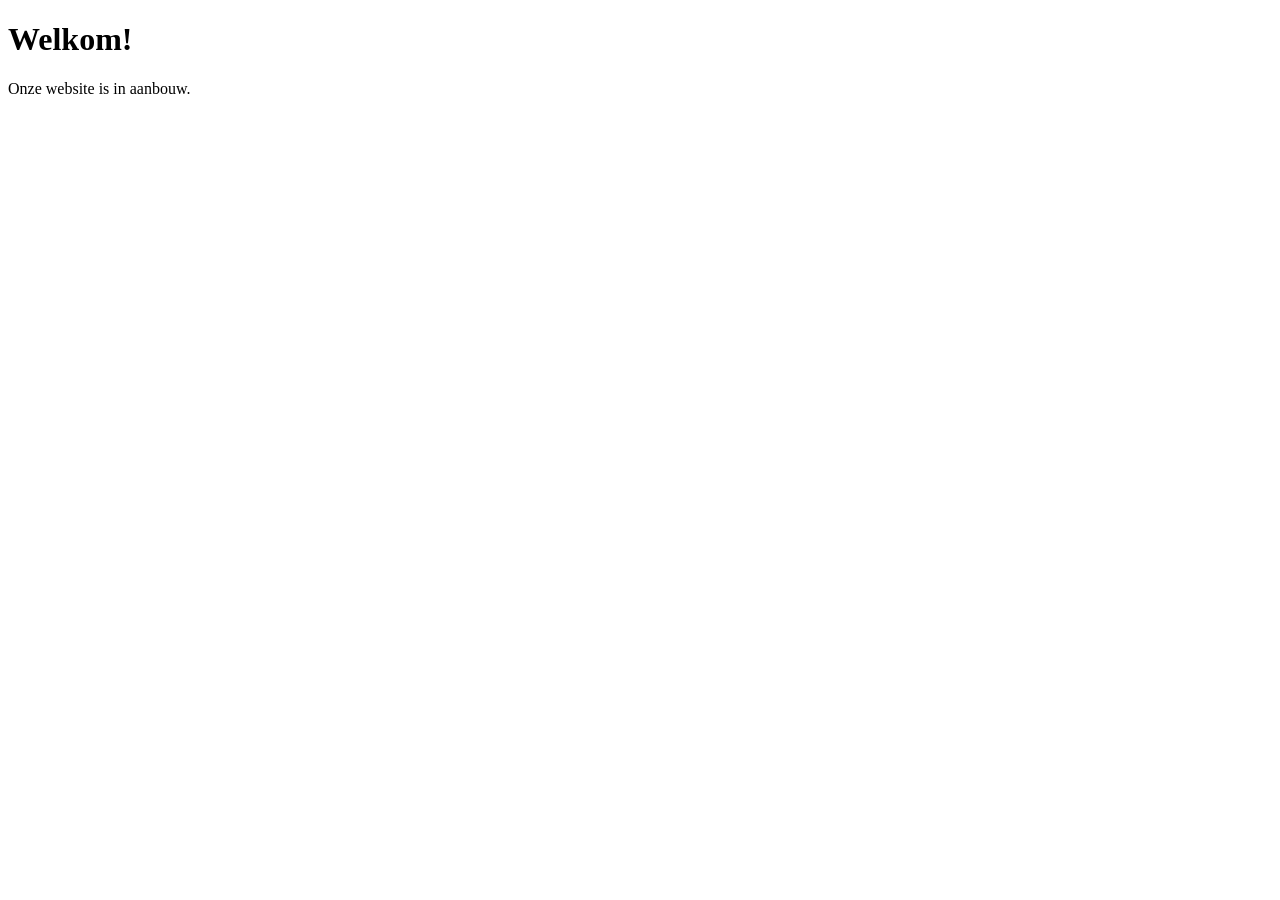
==== index.html @ 0cf11b87 "Add files via upload" ====
<!DOCTYPE html>
<html lang="nl">
<head>
    <meta charset="UTF-8">
    <meta name="viewport" content="width=device-width, initial-scale=1.0">
    <title>Kustzin</title>
</head>
<body>
    <h1>Welkom!</h1>
    <p>Onze website is in aanbouw.</p>
</body>
</html>
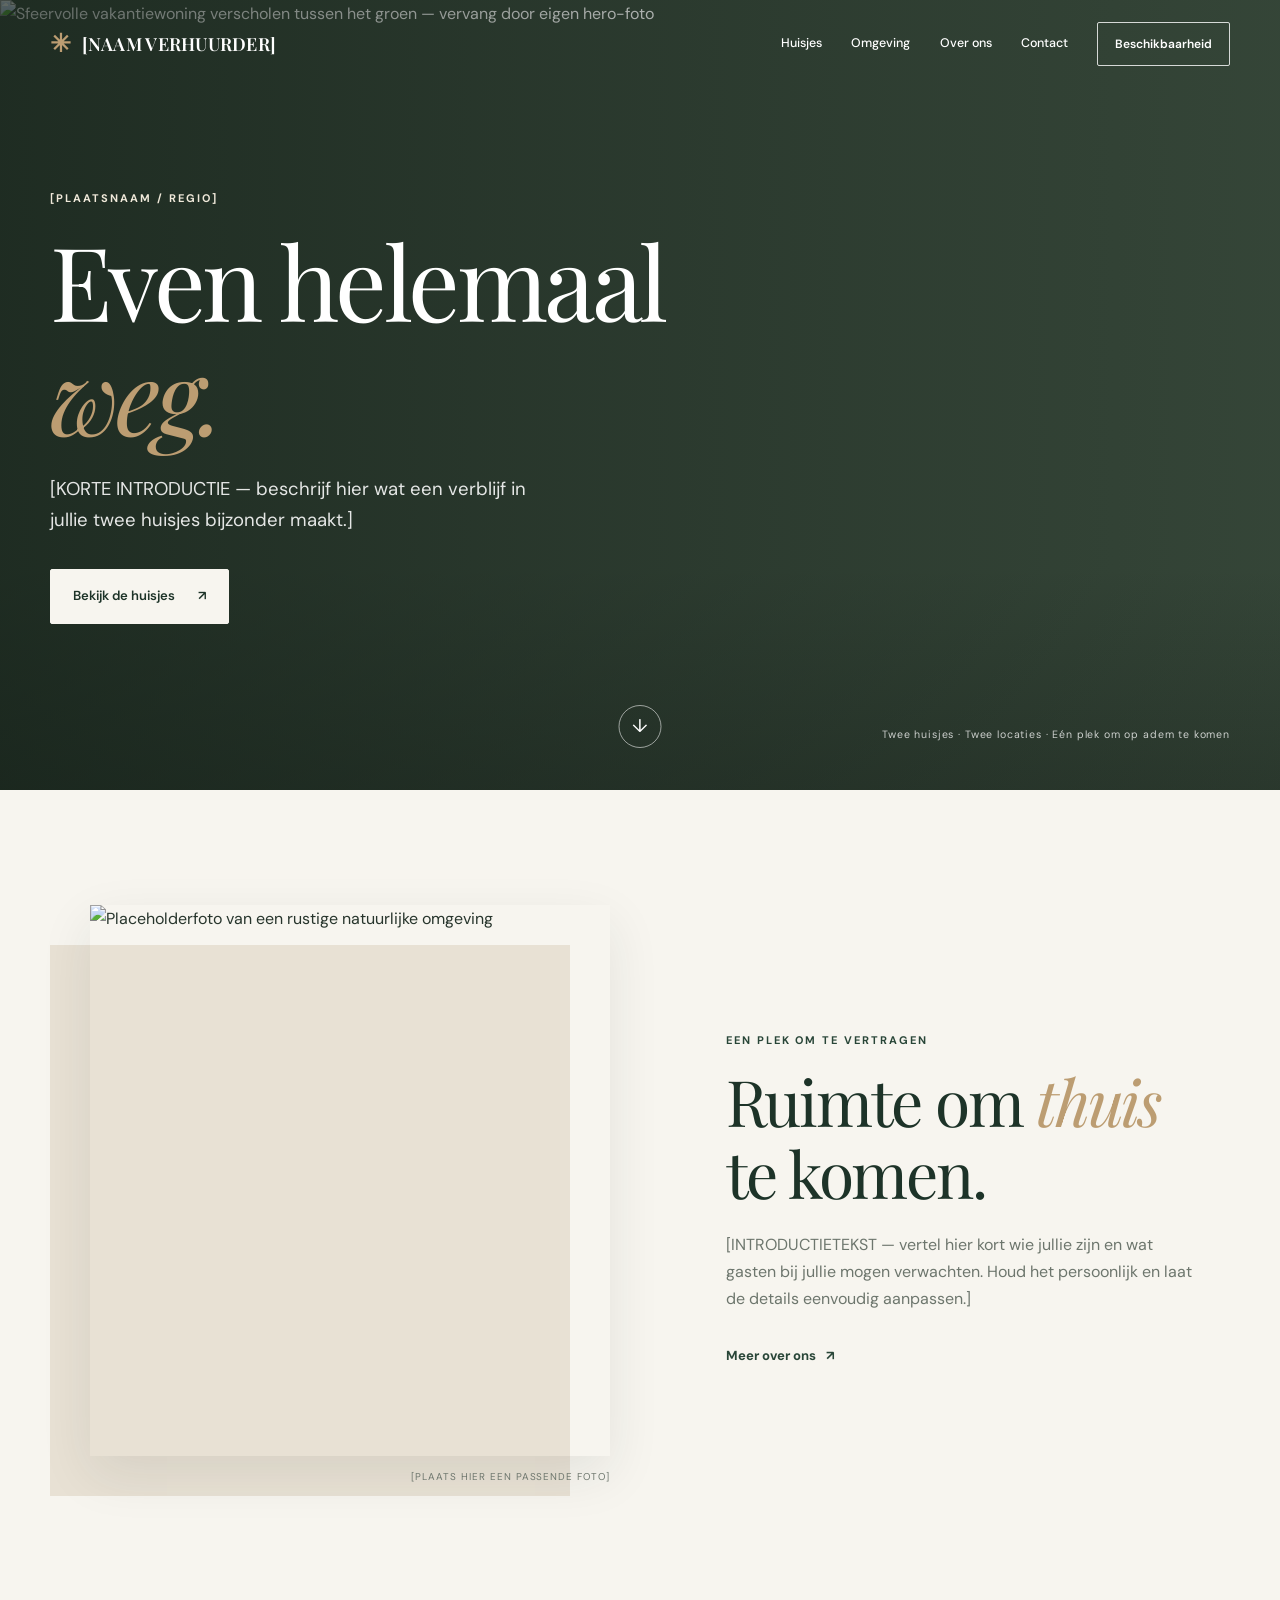
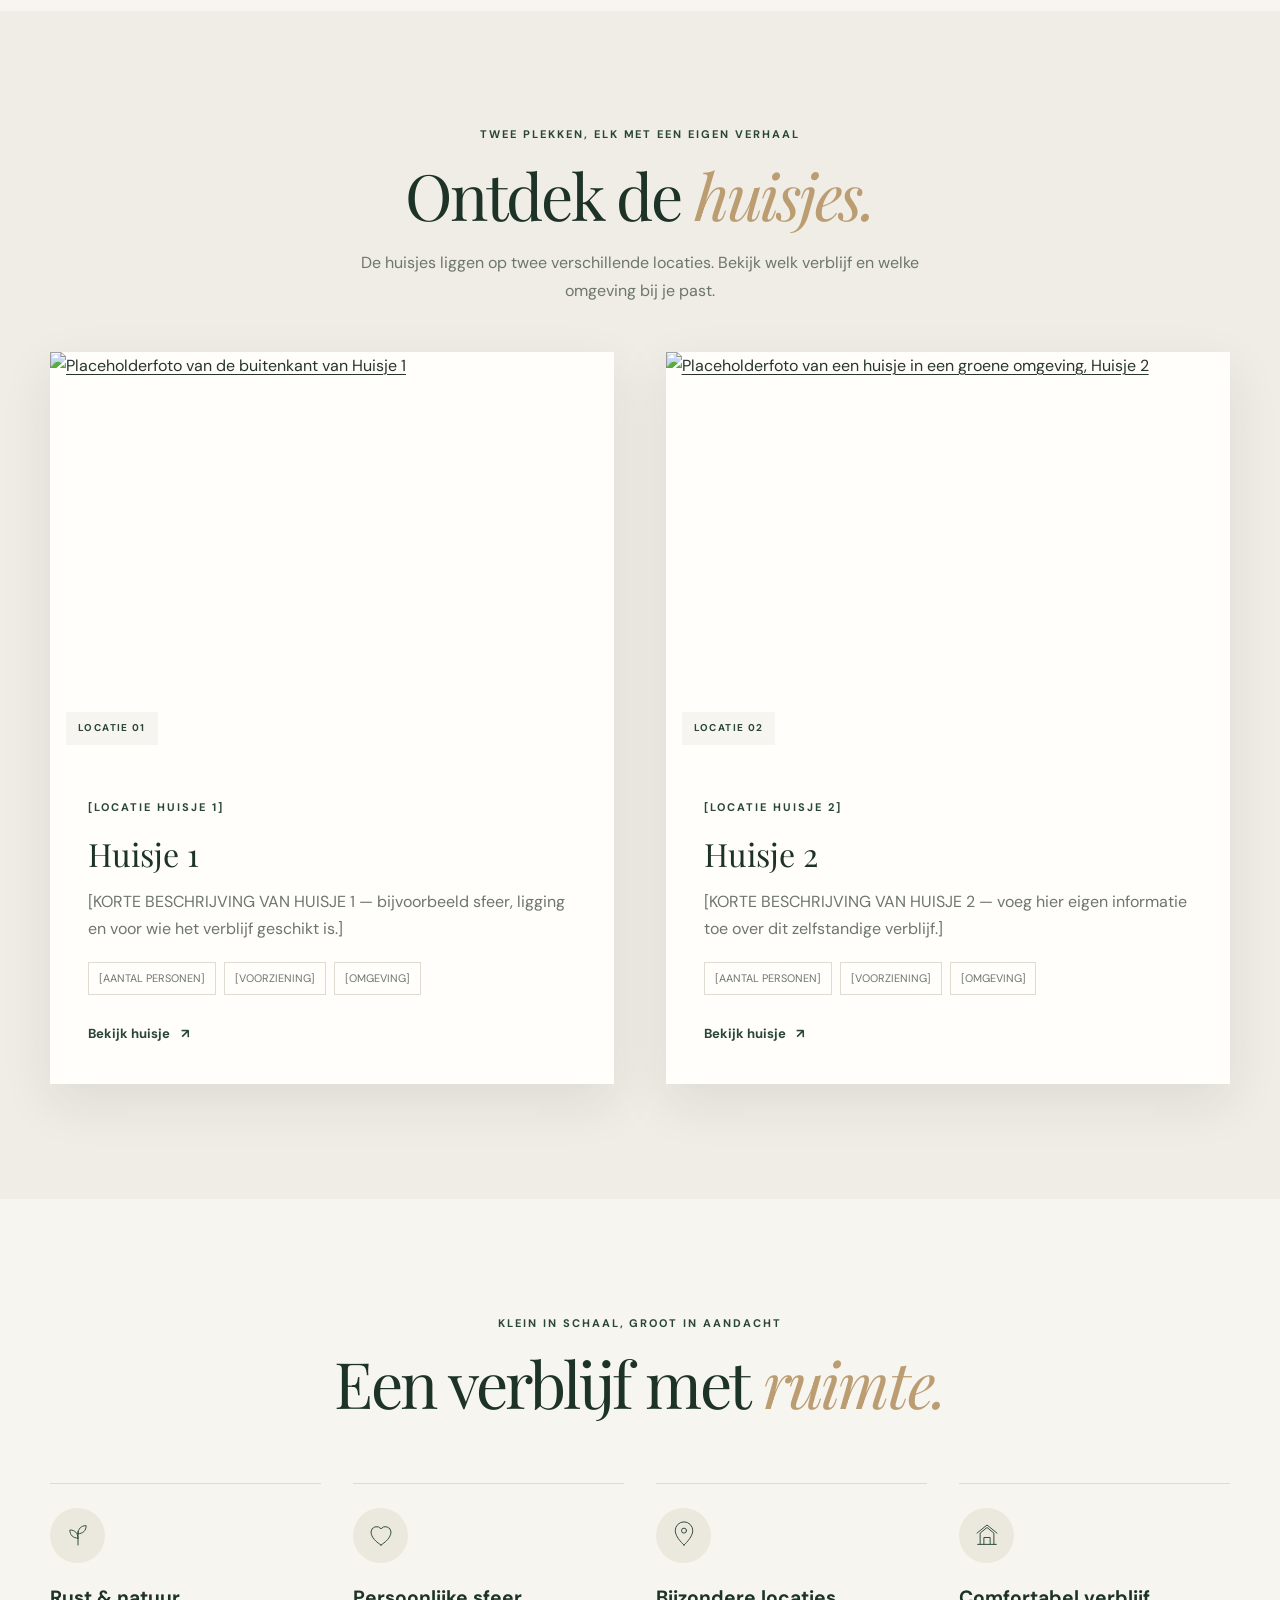
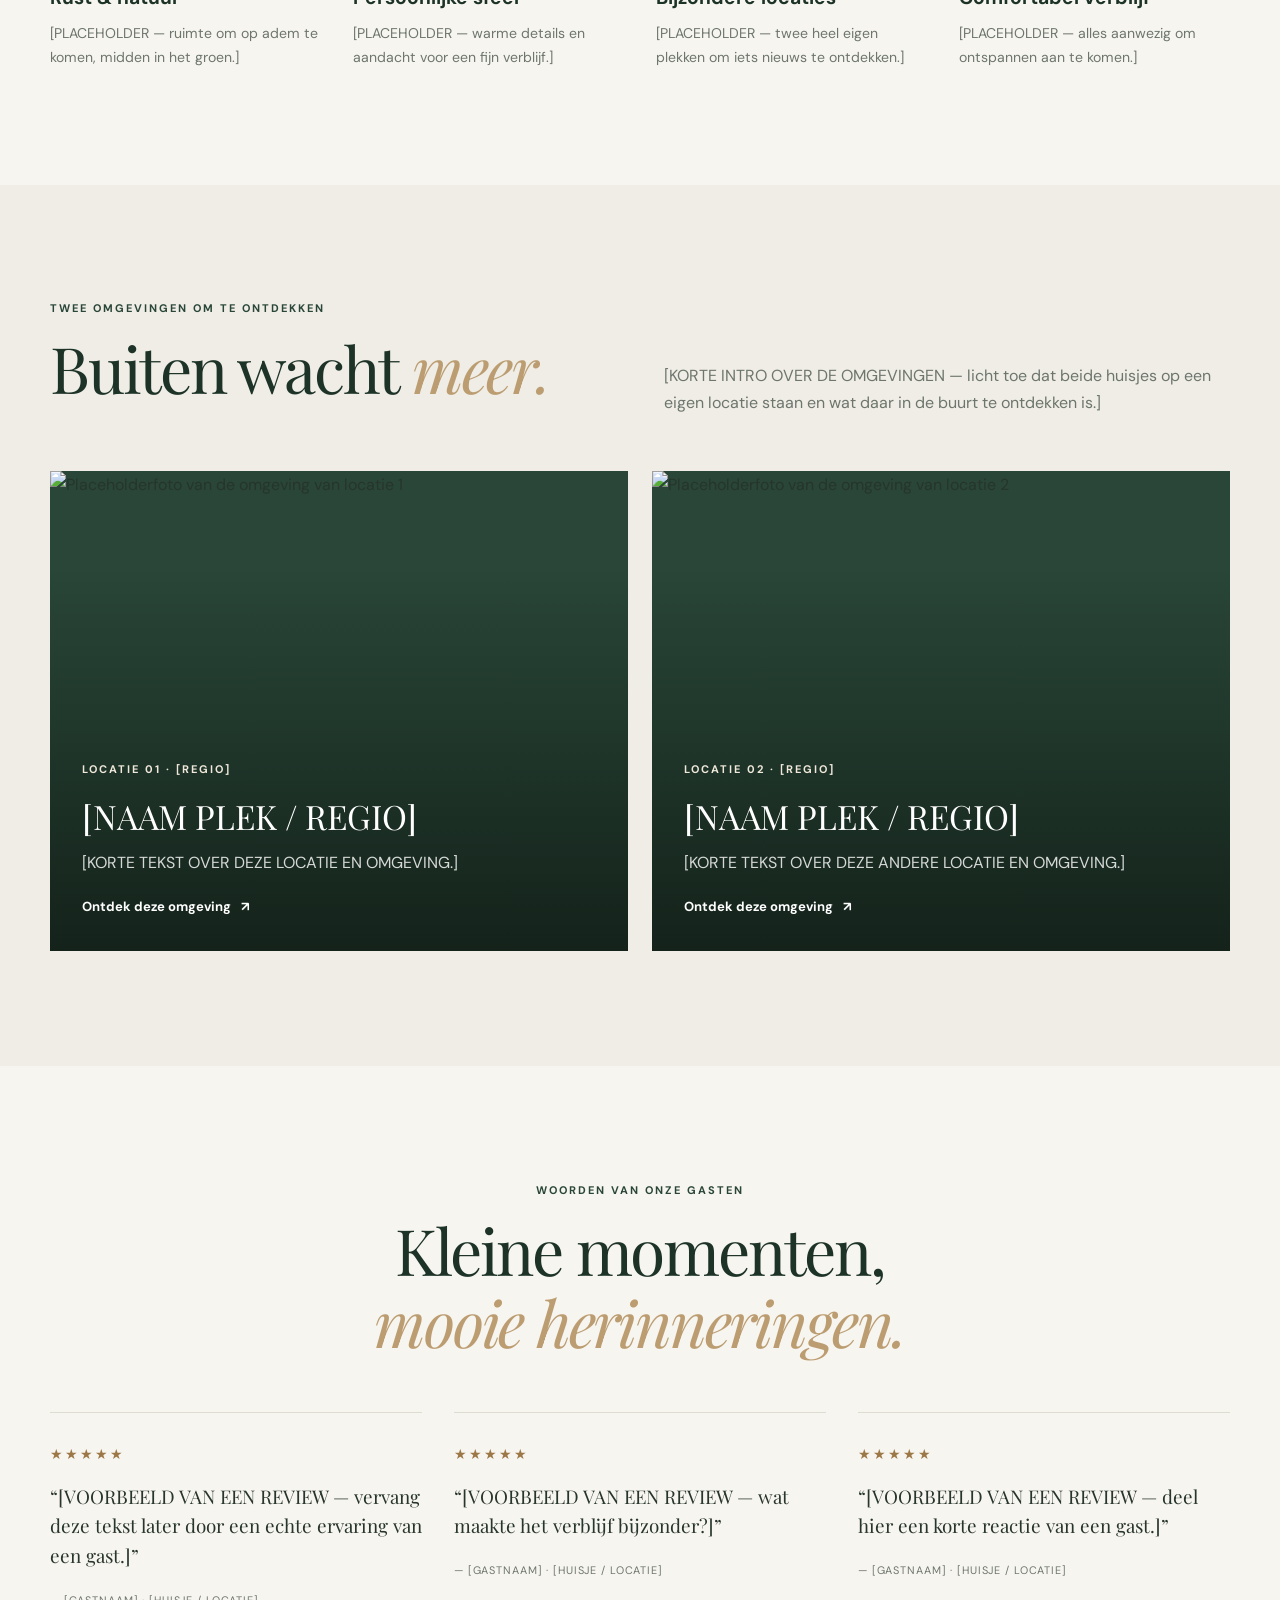
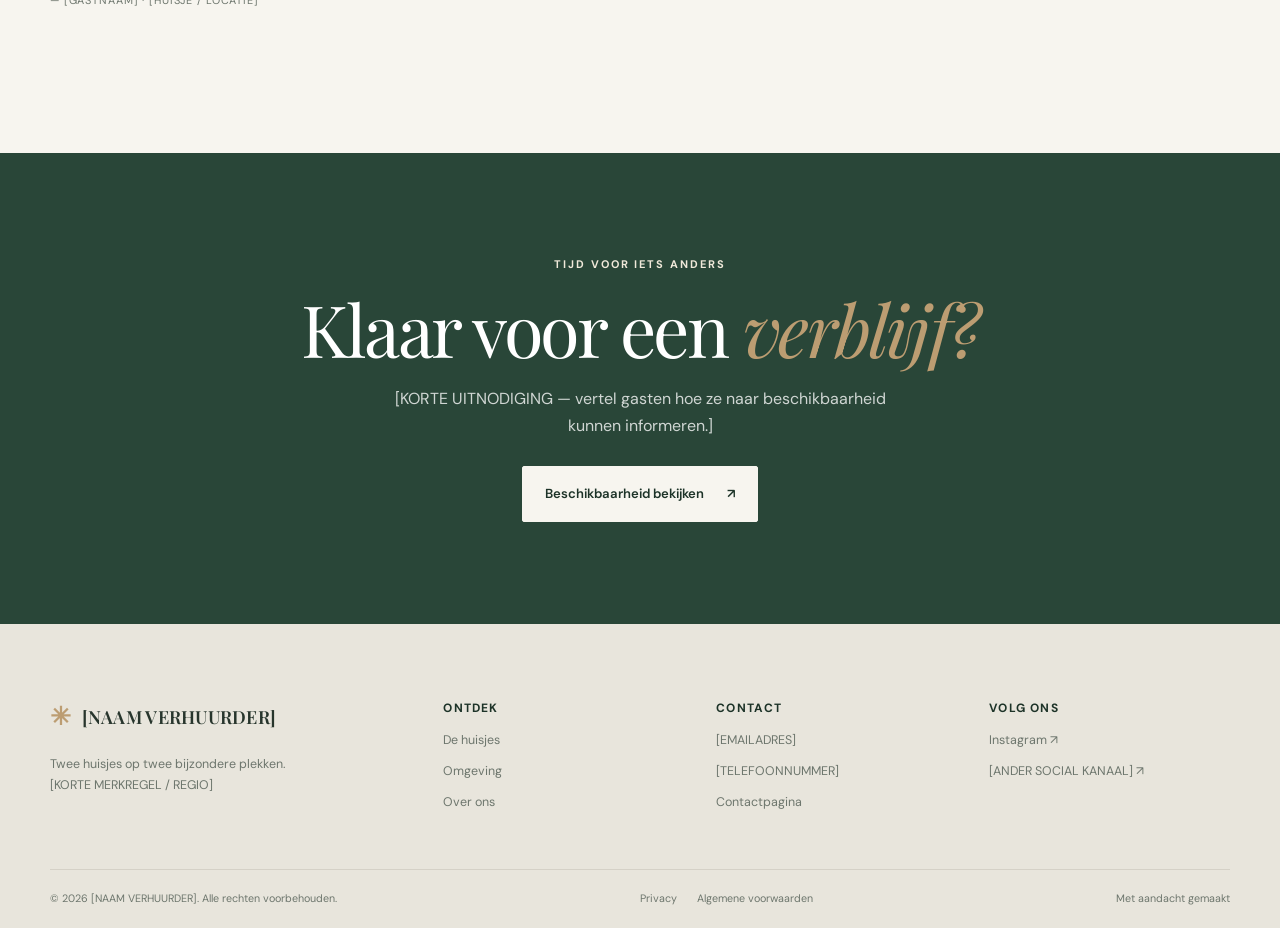
==== commit 7be2493f: "voeg vakantiehuiswebsite toe" ====
--- a/index.html
+++ b/index.html
@@ -1,12 +1,140 @@
-<!DOCTYPE html>
+<!doctype html>
 <html lang="nl">
 <head>
-    <meta charset="UTF-8">
-    <meta name="viewport" content="width=device-width, initial-scale=1.0">
-    <title>Kustzin</title>
+  <meta charset="utf-8">
+  <meta name="viewport" content="width=device-width, initial-scale=1">
+  <meta name="description" content="Ontdek twee bijzondere vakantiehuisjes op twee verschillende locaties. Rust, natuur en een comfortabel verblijf — [KORTE BESCHRIJVING].">
+  <meta name="theme-color" content="#f7f5ef">
+  <meta property="og:type" content="website">
+  <meta property="og:locale" content="nl_NL">
+  <meta property="og:title" content="Twee bijzondere huisjes | [NAAM VERHUURDER]">
+  <meta property="og:description" content="Twee huisjes, twee bijzondere plekken. Vind jouw verblijf in de natuur.">
+  <meta property="og:image" content="https://voorbeeld.nl/images/og-afbeelding.jpg">
+  <title>Twee bijzondere huisjes | [NAAM VERHUURDER]</title>
+  <link rel="preconnect" href="https://fonts.googleapis.com">
+  <link rel="preconnect" href="https://fonts.gstatic.com" crossorigin>
+  <link href="https://fonts.googleapis.com/css2?family=DM+Sans:wght@400;500;600;700&family=Playfair+Display:wght@400;500;600&display=swap" rel="stylesheet">
+  <link rel="stylesheet" href="css/style.css">
+  <script src="js/script.js" defer></script>
 </head>
 <body>
-    <h1>Welkom!</h1>
-    <p>Onze website is in aanbouw.</p>
+  <a class="skip-link" href="#main-content">Ga naar de inhoud</a>
+  <header class="site-header site-header--overlay" data-header>
+    <div class="container header-inner">
+      <a class="brand" href="index.html" aria-label="[NAAM VERHUURDER] — homepage"><span class="brand-mark" aria-hidden="true">✳</span><span>[NAAM VERHUURDER]</span></a>
+      <button class="menu-toggle" type="button" aria-expanded="false" aria-controls="primary-navigation" aria-label="Menu openen"><span></span><span></span></button>
+      <nav class="primary-navigation" id="primary-navigation" aria-label="Hoofdnavigatie">
+        <a href="#huisjes">Huisjes</a><a href="#omgeving">Omgeving</a><a href="#over-ons">Over ons</a><a href="contact.html">Contact</a><a class="button button--small button--light" href="contact.html#contactgegevens">Beschikbaarheid</a>
+      </nav>
+    </div>
+  </header>
+
+  <main id="main-content">
+    <section class="hero hero--home" aria-labelledby="hero-title">
+      <img class="hero-image" src="https://images.unsplash.com/photo-1449158743715-0a90ebb6d2d8?auto=format&fit=crop&w=2200&q=85" alt="Sfeervolle vakantiewoning verscholen tussen het groen — vervang door eigen hero-foto">
+      <div class="hero-shade"></div>
+      <div class="container hero-content">
+        <p class="eyebrow eyebrow--light">[PLAATSNAAM / REGIO]</p>
+        <h1 id="hero-title">Even helemaal<br><em>weg.</em></h1>
+        <p class="hero-copy">[KORTE INTRODUCTIE — beschrijf hier wat een verblijf in jullie twee huisjes bijzonder maakt.]</p>
+        <a class="button button--light" href="#huisjes">Bekijk de huisjes <span aria-hidden="true">↗</span></a>
+      </div>
+      <a class="hero-scroll" href="#introductie" aria-label="Scroll naar de introductie"><span aria-hidden="true">↓</span></a>
+      <span class="hero-caption">Twee huisjes · Twee locaties · Eén plek om op adem te komen</span>
+    </section>
+
+    <section class="section intro-section" id="introductie" aria-labelledby="intro-title">
+      <div class="container intro-grid">
+        <div class="intro-image-wrap">
+          <img src="https://images.unsplash.com/photo-1449158743715-0a90ebb6d2d8?auto=format&fit=crop&w=1000&q=80" alt="Placeholderfoto van een rustige natuurlijke omgeving">
+          <span class="image-note">[PLAATS HIER EEN PASSENDE FOTO]</span>
+        </div>
+        <div class="intro-copy" id="over-ons">
+          <p class="eyebrow">Een plek om te vertragen</p>
+          <h2 id="intro-title">Ruimte om <em>thuis</em> te komen.</h2>
+          <p>[INTRODUCTIETEKST — vertel hier kort wie jullie zijn en wat gasten bij jullie mogen verwachten. Houd het persoonlijk en laat de details eenvoudig aanpassen.]</p>
+          <a class="text-link" href="contact.html">Meer over ons <span aria-hidden="true">↗</span></a>
+        </div>
+      </div>
+    </section>
+
+    <section class="section section--sand" id="huisjes" aria-labelledby="houses-title">
+      <div class="container">
+        <div class="section-heading section-heading--center">
+          <p class="eyebrow">Twee plekken, elk met een eigen verhaal</p>
+          <h2 id="houses-title">Ontdek de <em>huisjes.</em></h2>
+          <p>De huisjes liggen op twee verschillende locaties. Bekijk welk verblijf en welke omgeving bij je past.</p>
+        </div>
+        <div class="house-grid">
+          <article class="house-card">
+            <a class="house-card-image" href="huisje-1.html" aria-label="Bekijk details van Huisje 1">
+              <img src="https://images.unsplash.com/photo-1449158743715-0a90ebb6d2d8?auto=format&fit=crop&w=1200&q=85" alt="Placeholderfoto van de buitenkant van Huisje 1">
+              <span class="image-label">LOCATIE 01</span>
+            </a>
+            <div class="house-card-body">
+              <p class="eyebrow">[LOCATIE HUISJE 1]</p>
+              <h3>Huisje 1</h3>
+              <p>[KORTE BESCHRIJVING VAN HUISJE 1 — bijvoorbeeld sfeer, ligging en voor wie het verblijf geschikt is.]</p>
+              <ul class="feature-list" aria-label="Kenmerken van Huisje 1"><li>[AANTAL PERSONEN]</li><li>[VOORZIENING]</li><li>[OMGEVING]</li></ul>
+              <a class="text-link" href="huisje-1.html">Bekijk huisje <span aria-hidden="true">↗</span></a>
+            </div>
+          </article>
+          <article class="house-card">
+            <a class="house-card-image" href="huisje-2.html" aria-label="Bekijk details van Huisje 2">
+              <img src="https://images.unsplash.com/photo-1470770841072-f978cf4d019e?auto=format&fit=crop&w=1200&q=85" alt="Placeholderfoto van een huisje in een groene omgeving, Huisje 2">
+              <span class="image-label">LOCATIE 02</span>
+            </a>
+            <div class="house-card-body">
+              <p class="eyebrow">[LOCATIE HUISJE 2]</p>
+              <h3>Huisje 2</h3>
+              <p>[KORTE BESCHRIJVING VAN HUISJE 2 — voeg hier eigen informatie toe over dit zelfstandige verblijf.]</p>
+              <ul class="feature-list" aria-label="Kenmerken van Huisje 2"><li>[AANTAL PERSONEN]</li><li>[VOORZIENING]</li><li>[OMGEVING]</li></ul>
+              <a class="text-link" href="huisje-2.html">Bekijk huisje <span aria-hidden="true">↗</span></a>
+            </div>
+          </article>
+        </div>
+      </div>
+    </section>
+
+    <section class="section benefits-section" aria-labelledby="benefits-title">
+      <div class="container">
+        <div class="section-heading section-heading--center">
+          <p class="eyebrow">Klein in schaal, groot in aandacht</p>
+          <h2 id="benefits-title">Een verblijf met <em>ruimte.</em></h2>
+        </div>
+        <div class="benefit-grid">
+          <article class="benefit"><span class="benefit-icon" aria-hidden="true"><svg viewBox="0 0 48 48"><path d="M24 40V18m0 11c-8 0-13-5-13-13 8 0 13 5 13 13Zm0-7c0-8 5-13 13-13 0 8-5 13-13 13Z"/></svg></span><h3>Rust &amp; natuur</h3><p>[PLACEHOLDER — ruimte om op adem te komen, midden in het groen.]</p></article>
+          <article class="benefit"><span class="benefit-icon" aria-hidden="true"><svg viewBox="0 0 48 48"><path d="M24 40S8 31 8 19a9 9 0 0 1 16-5 9 9 0 0 1 16 5c0 12-16 21-16 21Z"/></svg></span><h3>Persoonlijke sfeer</h3><p>[PLACEHOLDER — warme details en aandacht voor een fijn verblijf.]</p></article>
+          <article class="benefit"><span class="benefit-icon" aria-hidden="true"><svg viewBox="0 0 48 48"><path d="M24 40s14-12 14-23a14 14 0 1 0-28 0c0 11 14 23 14 23Z"/><circle cx="24" cy="17" r="4"/></svg></span><h3>Bijzondere locaties</h3><p>[PLACEHOLDER — twee heel eigen plekken om iets nieuws te ontdekken.]</p></article>
+          <article class="benefit"><span class="benefit-icon" aria-hidden="true"><svg viewBox="0 0 48 48"><path d="M9 39h30M13 39V21l11-9 11 9v18M19 39V28h10v11M8 21l16-13 16 13"/></svg></span><h3>Comfortabel verblijf</h3><p>[PLACEHOLDER — alles aanwezig om ontspannen aan te komen.]</p></article>
+        </div>
+      </div>
+    </section>
+
+    <section class="section section--sand" id="omgeving" aria-labelledby="surroundings-title">
+      <div class="container">
+        <div class="section-heading section-heading--split"><div><p class="eyebrow">Twee omgevingen om te ontdekken</p><h2 id="surroundings-title">Buiten wacht <em>meer.</em></h2></div><p>[KORTE INTRO OVER DE OMGEVINGEN — licht toe dat beide huisjes op een eigen locatie staan en wat daar in de buurt te ontdekken is.]</p></div>
+        <div class="place-grid">
+          <article class="place-card"><img src="https://images.unsplash.com/photo-1449158743715-0a90ebb6d2d8?auto=format&fit=crop&w=1100&q=80" alt="Placeholderfoto van de omgeving van locatie 1"><div class="place-card-content"><p class="eyebrow eyebrow--light">LOCATIE 01 · [REGIO]</p><h3>[NAAM PLEK / REGIO]</h3><p>[KORTE TEKST OVER DEZE LOCATIE EN OMGEVING.]</p><a class="text-link text-link--light" href="huisje-1.html">Ontdek deze omgeving <span aria-hidden="true">↗</span></a></div></article>
+          <article class="place-card"><img src="https://images.unsplash.com/photo-1470770841072-f978cf4d019e?auto=format&fit=crop&w=1100&q=80" alt="Placeholderfoto van de omgeving van locatie 2"><div class="place-card-content"><p class="eyebrow eyebrow--light">LOCATIE 02 · [REGIO]</p><h3>[NAAM PLEK / REGIO]</h3><p>[KORTE TEKST OVER DEZE ANDERE LOCATIE EN OMGEVING.]</p><a class="text-link text-link--light" href="huisje-2.html">Ontdek deze omgeving <span aria-hidden="true">↗</span></a></div></article>
+        </div>
+      </div>
+    </section>
+
+    <section class="section reviews-section" aria-labelledby="reviews-title">
+      <div class="container reviews-container">
+        <p class="eyebrow">Woorden van onze gasten</p><h2 id="reviews-title">Kleine momenten,<br><em>mooie herinneringen.</em></h2>
+        <div class="review-grid">
+          <figure class="review"><div class="stars" aria-label="5 van de 5 sterren">★★★★★</div><blockquote>“[VOORBEELD VAN EEN REVIEW — vervang deze tekst later door een echte ervaring van een gast.]”</blockquote><figcaption>— [GASTNAAM] · [HUISJE / LOCATIE]</figcaption></figure>
+          <figure class="review"><div class="stars" aria-label="5 van de 5 sterren">★★★★★</div><blockquote>“[VOORBEELD VAN EEN REVIEW — wat maakte het verblijf bijzonder?]”</blockquote><figcaption>— [GASTNAAM] · [HUISJE / LOCATIE]</figcaption></figure>
+          <figure class="review"><div class="stars" aria-label="5 van de 5 sterren">★★★★★</div><blockquote>“[VOORBEELD VAN EEN REVIEW — deel hier een korte reactie van een gast.]”</blockquote><figcaption>— [GASTNAAM] · [HUISJE / LOCATIE]</figcaption></figure>
+        </div>
+      </div>
+    </section>
+
+    <section class="closing-cta" aria-labelledby="cta-title"><div class="container closing-cta-inner"><p class="eyebrow eyebrow--light">Tijd voor iets anders</p><h2 id="cta-title">Klaar voor een <em>verblijf?</em></h2><p>[KORTE UITNODIGING — vertel gasten hoe ze naar beschikbaarheid kunnen informeren.]</p><a class="button button--light" href="contact.html#contactgegevens">Beschikbaarheid bekijken <span aria-hidden="true">↗</span></a></div></section>
+  </main>
+
+  <footer class="site-footer"><div class="container"><div class="footer-main"><div class="footer-brand"><a class="brand" href="index.html"><span class="brand-mark" aria-hidden="true">✳</span><span>[NAAM VERHUURDER]</span></a><p>Twee huisjes op twee bijzondere plekken.<br>[KORTE MERKREGEL / REGIO]</p></div><div class="footer-column"><h2>Ontdek</h2><a href="index.html#huisjes">De huisjes</a><a href="index.html#omgeving">Omgeving</a><a href="index.html#over-ons">Over ons</a></div><div class="footer-column"><h2>Contact</h2><a href="mailto:[EMAILADRES]">[EMAILADRES]</a><a href="tel:[TELEFOONNUMMER]">[TELEFOONNUMMER]</a><a href="contact.html">Contactpagina</a></div><div class="footer-column"><h2>Volg ons</h2><a href="[INSTAGRAM-LINK]" aria-label="Instagram (placeholder)">Instagram ↗</a><a href="[SOCIAL-LINK]">[ANDER SOCIAL KANAAL] ↗</a></div></div><div class="footer-bottom"><span>© <span data-current-year>2026</span> [NAAM VERHUURDER]. Alle rechten voorbehouden.</span><div><a href="contact.html#privacy">Privacy</a><a href="contact.html#voorwaarden">Algemene voorwaarden</a></div><span>Met aandacht gemaakt</span></div></div></footer>
 </body>
-</html>+</html>
--- a/css/style.css
+++ b/css/style.css
@@ -0,0 +1,305 @@
+/*
+  Natuurlijke luxe — gedeelde stijlen voor de vakantiewoningwebsite.
+  Pas de kleuren en typografie centraal aan in :root.
+*/
+:root {
+  color-scheme: light;
+  --color-background: #f7f5ef;
+  --color-surface: #fffefa;
+  --color-text: #27352c;
+  --color-muted: #6d766d;
+  --color-primary: #294638;
+  --color-primary-dark: #1d3328;
+  --color-secondary: #e8e1d4;
+  --color-accent: #bc9d72;
+  --color-border: #dedbd1;
+  --font-heading: "Playfair Display", Georgia, serif;
+  --font-body: "DM Sans", Arial, sans-serif;
+  --shadow-soft: 0 18px 50px rgb(38 49 39 / 9%);
+  --radius-card: 5px;
+  --container-width: 1180px;
+  --section-space: clamp(4.5rem, 9vw, 8rem);
+}
+
+*, *::before, *::after { box-sizing: border-box; }
+html { scroll-behavior: smooth; scroll-padding-top: 6rem; }
+body { margin: 0; background: var(--color-background); color: var(--color-text); font-family: var(--font-body); font-size: 1rem; line-height: 1.7; -webkit-font-smoothing: antialiased; }
+body:has(.lightbox[open]) { overflow: hidden; }
+img { display: block; width: 100%; max-width: 100%; object-fit: cover; }
+a { color: inherit; text-decoration-thickness: 1px; text-underline-offset: .2em; }
+button, input, select, textarea { font: inherit; }
+button, a { -webkit-tap-highlight-color: transparent; }
+::selection { background: #cbd5c6; color: var(--color-primary-dark); }
+:focus-visible { outline: 3px solid var(--color-accent); outline-offset: 4px; }
+.container { width: min(var(--container-width), calc(100% - 3rem)); margin-inline: auto; }
+.skip-link { position: fixed; z-index: 1000; top: .75rem; left: .75rem; padding: .8rem 1rem; background: var(--color-primary-dark); color: white; transform: translateY(-160%); }
+.skip-link:focus { transform: translateY(0); }
+
+h1, h2, h3, p { margin-top: 0; }
+h1, h2, h3 { color: var(--color-primary-dark); }
+h1, h2 { font-family: var(--font-heading); font-weight: 400; letter-spacing: -.035em; line-height: 1.12; }
+h1 { font-size: clamp(3.25rem, 8vw, 6.5rem); }
+h2 { margin-bottom: 1.2rem; font-size: clamp(2.3rem, 5vw, 4rem); }
+h3 { margin-bottom: .65rem; font-size: 1.2rem; line-height: 1.35; }
+h1 em, h2 em { color: var(--color-accent); font-weight: 400; }
+p { color: var(--color-muted); }
+.eyebrow { margin-bottom: 1rem; color: var(--color-primary); font-size: .69rem; font-weight: 700; letter-spacing: .18em; line-height: 1.5; text-transform: uppercase; }
+.eyebrow--light { color: #f0e9da; }
+.section { padding-block: var(--section-space); }
+.section--sand { background: #efede5; }
+.section-heading { max-width: 690px; margin-bottom: 3rem; }
+.section-heading > p:last-child { max-width: 570px; margin-bottom: 0; }
+.section-heading--center { margin-inline: auto; text-align: center; }
+.section-heading--center > p:last-child { margin-inline: auto; }
+.section-heading--split { display: flex; align-items: end; justify-content: space-between; gap: 3rem; max-width: none; }
+.section-heading--split > * { flex: 1; }
+.section-heading--split > p { max-width: 420px; padding-bottom: .45rem; }
+.button { display: inline-flex; min-height: 3.45rem; align-items: center; justify-content: center; gap: 1.4rem; padding: .85rem 1.4rem; border: 1px solid var(--color-primary); border-radius: 2px; background: var(--color-primary); color: #fff; font-size: .82rem; font-weight: 600; text-align: center; text-decoration: none; transition: background-color .2s ease, color .2s ease, border-color .2s ease, transform .2s ease; }
+.button:hover { transform: translateY(-2px); border-color: var(--color-primary-dark); background: var(--color-primary-dark); }
+.button--light { border-color: #f7f5ef; background: #f7f5ef; color: var(--color-primary-dark); }
+.button--light:hover { border-color: #fff; background: #fff; color: var(--color-primary-dark); }
+.button--small { min-height: 2.8rem; padding: .65rem 1.05rem; font-size: .75rem; }
+.text-link { display: inline-flex; align-items: center; gap: .65rem; color: var(--color-primary); font-size: .82rem; font-weight: 700; text-decoration: none; }
+.text-link span { transition: transform .2s ease; }
+.text-link:hover span { transform: translate(3px, -3px); }
+.text-link--light { color: white; }
+
+/* Navigatie */
+.site-header { position: absolute; z-index: 20; inset: 0 0 auto; color: var(--color-text); transition: background-color .25s ease, box-shadow .25s ease; }
+.site-header--overlay { color: white; }
+.site-header.is-scrolled, .site-header.menu-open { position: fixed; background: rgb(247 245 239 / 96%); box-shadow: 0 5px 25px rgb(23 37 29 / 8%); color: var(--color-text); backdrop-filter: blur(12px); }
+.header-inner { display: flex; min-height: 88px; align-items: center; justify-content: space-between; gap: 2rem; }
+.brand { display: inline-flex; align-items: center; gap: .65rem; color: inherit; font-family: var(--font-heading); font-size: 1.13rem; font-weight: 600; letter-spacing: .015em; text-decoration: none; white-space: nowrap; }
+.brand-mark { color: var(--color-accent); font-family: var(--font-body); font-size: 1.55rem; }
+.primary-navigation { display: flex; align-items: center; gap: clamp(1rem, 2.3vw, 2rem); }
+.primary-navigation > a:not(.button) { color: inherit; font-size: .78rem; font-weight: 500; text-decoration: none; }
+.primary-navigation > a:not(.button):hover { text-decoration: underline; text-underline-offset: .35rem; }
+.site-header--overlay:not(.is-scrolled):not(.menu-open) .primary-navigation .button { border-color: rgb(255 255 255 / 80%); background: transparent; color: white; }
+.site-header--overlay:not(.is-scrolled):not(.menu-open) .primary-navigation .button:hover { background: white; color: var(--color-primary-dark); }
+.menu-toggle { display: none; width: 46px; height: 46px; align-items: center; justify-content: center; flex-direction: column; gap: 6px; border: 1px solid currentColor; border-radius: 50%; background: transparent; color: inherit; cursor: pointer; }
+.menu-toggle span { width: 18px; height: 1px; background: currentColor; transition: transform .2s ease; }
+.menu-toggle[aria-expanded="true"] span:first-child { transform: translateY(3.5px) rotate(45deg); }
+.menu-toggle[aria-expanded="true"] span:last-child { transform: translateY(-3.5px) rotate(-45deg); }
+
+/* Hero en introductie */
+.hero, .detail-hero { position: relative; overflow: hidden; background: #37483a; color: white; }
+.hero--home { min-height: min(790px, 94vh); min-height: min(790px, 94svh); display: flex; align-items: center; }
+.hero-image { position: absolute; inset: 0; width: 100%; height: 100%; object-fit: cover; }
+.hero-shade { position: absolute; inset: 0; background: linear-gradient(90deg, rgb(19 31 23 / 68%) 0%, rgb(20 31 24 / 38%) 46%, rgb(24 34 26 / 8%) 100%), linear-gradient(0deg, rgb(22 30 24 / 34%), transparent 28%); }
+.hero-content { position: relative; z-index: 1; padding-block: 9rem 7.5rem; }
+.hero-content h1 { max-width: 780px; margin-bottom: 1.35rem; color: white; }
+.hero-copy { max-width: 500px; margin-bottom: 2rem; color: rgb(255 255 255 / 88%); font-size: clamp(1rem, 1.7vw, 1.16rem); }
+.hero-scroll { position: absolute; z-index: 1; bottom: 2.6rem; left: 50%; display: grid; width: 43px; height: 43px; place-items: center; border: 1px solid rgb(255 255 255 / 55%); border-radius: 50%; color: white; font-size: 1.15rem; text-decoration: none; transform: translateX(-50%); }
+.hero-caption { position: absolute; right: max(1.5rem, calc((100vw - var(--container-width)) / 2)); bottom: 2.9rem; color: rgb(255 255 255 / 76%); font-size: .66rem; letter-spacing: .08em; }
+.intro-grid { display: grid; grid-template-columns: 1fr .9fr; align-items: center; gap: clamp(3rem, 9vw, 8rem); }
+.intro-image-wrap { position: relative; padding: 0 0 2.5rem 2.5rem; }
+.intro-image-wrap::before { position: absolute; inset: 2.5rem 2.5rem 0 0; background: var(--color-secondary); content: ""; }
+.intro-image-wrap img { position: relative; height: clamp(350px, 43vw, 560px); box-shadow: var(--shadow-soft); }
+.image-note { position: absolute; right: 0; bottom: .6rem; color: var(--color-muted); font-size: .62rem; letter-spacing: .1em; }
+.intro-copy { max-width: 470px; }
+.intro-copy h2 { max-width: 450px; }
+.intro-copy > p:not(.eyebrow) { margin-block: 1.4rem 1.8rem; }
+
+/* Huisjescards */
+.house-grid { display: grid; grid-template-columns: repeat(2, minmax(0, 1fr)); gap: clamp(1.5rem, 4vw, 3.2rem); }
+.house-card { overflow: hidden; background: var(--color-surface); box-shadow: var(--shadow-soft); }
+.house-card-image { position: relative; display: block; overflow: hidden; aspect-ratio: 1.38; }
+.house-card-image img { height: 100%; transition: transform .6s cubic-bezier(.2, .7, .3, 1); }
+.house-card-image:hover img { transform: scale(1.035); }
+.image-label { position: absolute; bottom: 1rem; left: 1rem; padding: .5rem .75rem; background: var(--color-background); color: var(--color-primary); font-size: .62rem; font-weight: 700; letter-spacing: .14em; }
+.house-card-body { padding: clamp(1.5rem, 3vw, 2.5rem); }
+.house-card-body h3 { margin-bottom: .8rem; font-family: var(--font-heading); font-size: 2rem; font-weight: 400; }
+.house-card-body > p:not(.eyebrow) { max-width: 490px; margin-bottom: 1.25rem; }
+.feature-list { display: flex; flex-wrap: wrap; gap: .5rem; margin: 0 0 1.5rem; padding: 0; list-style: none; }
+.feature-list li { padding: .38rem .62rem; border: 1px solid var(--color-border); color: var(--color-muted); font-size: .68rem; }
+
+/* Voordelen, locaties en reviews */
+.benefit-grid { display: grid; grid-template-columns: repeat(4, minmax(0, 1fr)); gap: 2rem; margin-top: 4rem; }
+.benefit { padding-top: 1.5rem; border-top: 1px solid var(--color-border); }
+.benefit-icon { display: grid; width: 55px; height: 55px; margin-bottom: 1.4rem; place-items: center; border-radius: 50%; background: #ebe8dd; }
+.benefit-icon svg { width: 30px; height: 30px; fill: none; stroke: var(--color-primary); stroke-linecap: round; stroke-linejoin: round; stroke-width: 1.5; }
+.benefit p { margin-bottom: 0; font-size: .88rem; }
+.place-grid { display: grid; grid-template-columns: repeat(2, minmax(0, 1fr)); gap: 1.5rem; }
+.place-card { position: relative; min-height: 480px; overflow: hidden; background: var(--color-primary); }
+.place-card::after { position: absolute; inset: 20% 0 0; background: linear-gradient(0deg, rgb(14 24 18 / 78%), transparent); content: ""; }
+.place-card img { position: absolute; inset: 0; width: 100%; height: 100%; transition: transform .6s ease; }
+.place-card:hover img { transform: scale(1.035); }
+.place-card-content { position: absolute; z-index: 1; right: 2rem; bottom: 2rem; left: 2rem; color: white; }
+.place-card-content h3 { margin-bottom: .6rem; color: white; font-family: var(--font-heading); font-size: 2.1rem; font-weight: 400; }
+.place-card-content > p:not(.eyebrow) { max-width: 480px; margin-bottom: 1rem; color: rgb(255 255 255 / 82%); }
+.reviews-container { text-align: center; }
+.reviews-container > h2 { margin-bottom: 3.4rem; }
+.review-grid { display: grid; grid-template-columns: repeat(3, minmax(0, 1fr)); gap: 2rem; text-align: left; }
+.review { margin: 0; padding: 1.8rem 0; border-top: 1px solid var(--color-border); }
+.stars { margin-bottom: 1rem; color: #9d7847; font-size: .9rem; letter-spacing: .14em; }
+.review blockquote { margin: 0 0 1.3rem; color: var(--color-text); font-family: var(--font-heading); font-size: 1.18rem; line-height: 1.55; }
+.review figcaption { color: var(--color-muted); font-size: .68rem; letter-spacing: .08em; text-transform: uppercase; }
+.closing-cta { padding-block: clamp(4rem, 8vw, 7rem); background: var(--color-primary); text-align: center; }
+.closing-cta-inner { max-width: 760px; }
+.closing-cta h2 { margin-bottom: 1rem; color: white; font-size: clamp(2.6rem, 6vw, 4.5rem); }
+.closing-cta > .container > p:not(.eyebrow) { max-width: 520px; margin: 0 auto 1.7rem; color: rgb(255 255 255 / 78%); }
+
+/* Detailpagina's */
+.detail-hero { display: flex; min-height: min(680px, 85vh); min-height: min(680px, 85svh); align-items: end; }
+.detail-hero .hero-shade { background: linear-gradient(0deg, rgb(17 28 21 / 70%), transparent 75%); }
+.detail-hero-content { position: relative; z-index: 1; padding-block: 12rem 5rem; }
+.detail-hero-content h1 { margin-bottom: .8rem; color: white; font-size: clamp(3rem, 7vw, 6rem); }
+.detail-hero-content .hero-copy { margin-bottom: 0; }
+.detail-intro { padding-block: clamp(4.5rem, 8vw, 6rem); }
+.detail-intro-grid { display: grid; grid-template-columns: 1fr 1fr; align-items: center; gap: 5rem; }
+.detail-intro-grid h2 { margin-bottom: 0; }
+.detail-intro-grid > div:last-child > p:first-child { max-width: 580px; }
+.detail-location { margin: 1.3rem 0 0; color: var(--color-primary); font-size: .82rem; font-weight: 600; }
+.gallery { display: grid; grid-template-columns: 1.4fr 1fr 1fr; grid-template-rows: repeat(2, minmax(145px, 15vw)); gap: .8rem; }
+.gallery-item { position: relative; overflow: hidden; padding: 0; border: 0; background: var(--color-secondary); cursor: zoom-in; text-align: left; }
+.gallery-item--large { grid-row: span 2; }
+.gallery-item img { height: 100%; transition: transform .5s ease; }
+.gallery-item:hover img { transform: scale(1.04); }
+.gallery-hint { position: absolute; right: .7rem; bottom: .7rem; padding: .35rem .55rem; background: rgb(247 245 239 / 92%); color: var(--color-primary-dark); font-size: .66rem; }
+.gallery-note { margin: .85rem 0 0; font-size: .72rem; }
+.content-columns { display: grid; grid-template-columns: 1.4fr .7fr; gap: clamp(3rem, 8vw, 7rem); align-items: start; }
+.content-main { max-width: 690px; }
+.content-main > p:not(.eyebrow) { line-height: 1.9; }
+.quick-facts { padding: 1.6rem 1.8rem; border: 1px solid var(--color-border); background: rgb(255 254 250 / 68%); }
+.quick-facts > p:not(.eyebrow) { display: flex; justify-content: space-between; gap: 1rem; margin: 0; padding: .75rem 0; border-bottom: 1px solid var(--color-border); font-size: .78rem; }
+.quick-facts > p:last-child { border: 0; }
+.quick-facts strong { color: var(--color-text); }
+.quick-facts span { text-align: right; }
+.amenities-layout { display: grid; grid-template-columns: .9fr 1fr; gap: 5rem; align-items: center; }
+.amenities-layout > div > p:last-child { max-width: 440px; }
+.amenities { display: grid; grid-template-columns: 1fr 1fr; gap: 0 1.5rem; margin: 0; padding: 0; list-style: none; }
+.amenities li { display: flex; gap: .7rem; padding: 1rem 0; border-bottom: 1px solid var(--color-border); font-size: .78rem; }
+.amenities li span { color: var(--color-accent); }
+.practical-grid { display: grid; grid-template-columns: repeat(3, 1fr); gap: 2.5rem; }
+.practical-grid article { padding-top: 1.2rem; border-top: 1px solid var(--color-border); }
+.practical-grid article p { font-size: .88rem; }
+.practical-grid strong { color: var(--color-text); }
+.booking-grid { display: grid; grid-template-columns: 1fr .7fr; gap: 5rem; align-items: center; }
+.booking-grid > div:first-child > p:last-child { max-width: 520px; }
+.price-card { padding: clamp(1.5rem, 4vw, 2.7rem); background: var(--color-surface); box-shadow: var(--shadow-soft); }
+.price-card .price { margin-bottom: .6rem; color: var(--color-primary-dark); font-family: var(--font-heading); font-size: clamp(2rem, 4vw, 3rem); }
+.price-card .price span { color: var(--color-muted); font-family: var(--font-body); font-size: .85rem; }
+.price-card > p:not(.eyebrow):not(.price) { font-size: .82rem; }
+.price-card .button { width: 100%; margin-block: .7rem 1rem; }
+.price-card small { display: block; color: var(--color-muted); font-size: .7rem; text-align: center; }
+.surroundings-detail-grid { display: grid; grid-template-columns: 1fr 1fr; gap: clamp(3rem, 8vw, 7rem); align-items: center; }
+.surroundings-detail-grid img { height: 430px; }
+.surroundings-detail-grid > div > p:not(.eyebrow) { max-width: 520px; }
+
+/* Contact */
+.contact-hero { padding: 12rem 0 5rem; background: #efede5; }
+.contact-hero-inner { max-width: 850px; }
+.contact-hero h1 { max-width: 800px; margin-bottom: 1rem; font-size: clamp(3.2rem, 7vw, 6rem); }
+.contact-hero-inner > p:last-child { max-width: 600px; font-size: 1.05rem; }
+.contact-layout { display: grid; grid-template-columns: .8fr 1.2fr; gap: clamp(3rem, 8vw, 7rem); align-items: start; }
+.contact-details h2 { font-size: clamp(2.3rem, 4vw, 3.3rem); }
+.contact-method { display: flex; gap: 1rem; align-items: center; margin-top: 1.6rem; }
+.contact-symbol { display: grid; width: 45px; height: 45px; flex: 0 0 auto; place-items: center; border: 1px solid var(--color-border); border-radius: 50%; color: var(--color-primary); }
+.contact-method h3 { margin-bottom: .1rem; font-size: .93rem; }
+.contact-method a { color: var(--color-primary); font-size: .88rem; }
+.contact-note { margin-top: 2rem; font-size: .8rem; }
+.form-card { padding: clamp(1.5rem, 4vw, 3rem); background: var(--color-surface); box-shadow: var(--shadow-soft); }
+.form-card h2 { font-size: clamp(2rem, 4vw, 3rem); }
+.form-notice { padding: .8rem 1rem; border-left: 2px solid var(--color-accent); background: #f3f0e8; font-size: .76rem; }
+.form-row { display: grid; grid-template-columns: 1fr 1fr; gap: 1rem; }
+.form-field { display: grid; gap: .4rem; margin-bottom: 1.1rem; }
+.form-field label { color: var(--color-text); font-size: .78rem; font-weight: 600; }
+.form-field input, .form-field select, .form-field textarea { width: 100%; min-height: 3rem; padding: .75rem .85rem; border: 1px solid var(--color-border); border-radius: 0; background: white; color: var(--color-text); font-size: .84rem; }
+.form-field textarea { min-height: 130px; resize: vertical; }
+.form-field input::placeholder, .form-field textarea::placeholder { color: #81867f; }
+.form-feedback { margin: .9rem 0 0; color: var(--color-primary); font-size: .82rem; }
+.legal-placeholders { padding-block: 4rem; }
+.legal-grid { display: grid; grid-template-columns: 1fr 1fr; gap: 3rem; }
+.legal-grid article { scroll-margin-top: 6rem; }
+.legal-grid h2 { font-size: 1.8rem; }
+.legal-grid p:last-child { font-size: .82rem; }
+
+/* Footer */
+.site-footer { padding: 4.5rem 0 1.3rem; background: #e8e5dc; }
+.footer-main { display: grid; grid-template-columns: 1.5fr repeat(3, 1fr); gap: 2rem; padding-bottom: 3.5rem; }
+.footer-brand .brand { margin-bottom: 1rem; }
+.footer-brand > p { font-size: .78rem; }
+.footer-column { display: flex; align-items: flex-start; flex-direction: column; gap: .62rem; }
+.footer-column h2 { margin: .35rem 0 .3rem; font-family: var(--font-body); font-size: .75rem; font-weight: 700; letter-spacing: .1em; text-transform: uppercase; }
+.footer-column a { color: var(--color-muted); font-size: .78rem; text-decoration: none; }
+.footer-column a:hover, .footer-bottom a:hover { color: var(--color-primary-dark); text-decoration: underline; }
+.footer-bottom { display: flex; align-items: center; justify-content: space-between; gap: 1.5rem; padding-top: 1.2rem; border-top: 1px solid #d5d1c7; color: var(--color-muted); font-size: .67rem; }
+.footer-bottom > div { display: flex; gap: 1.2rem; }
+.footer-bottom a { text-decoration: none; }
+
+/* Lightbox */
+.lightbox { position: fixed; width: min(92vw, 1150px); max-width: none; max-height: 92vh; padding: 2.5rem 1rem 1rem; border: 1px solid rgb(255 255 255 / 24%); background: #17221b; box-shadow: 0 20px 80px rgb(0 0 0 / 45%); }
+.lightbox::backdrop { background: rgb(13 20 15 / 86%); backdrop-filter: blur(5px); }
+.lightbox img { width: 100%; max-height: calc(92vh - 4rem); object-fit: contain; }
+.lightbox form { position: absolute; top: .5rem; right: .65rem; }
+.lightbox-close { padding: .3rem .5rem; border: 0; background: transparent; color: white; font-size: .78rem; cursor: pointer; }
+.lightbox-close span { margin-left: .35rem; font-size: 1.2rem; }
+
+@media (max-width: 900px) {
+  .container { width: min(var(--container-width), calc(100% - 2.5rem)); }
+  .header-inner { min-height: 76px; }
+  .menu-toggle { display: flex; }
+  .primary-navigation { position: absolute; top: calc(100% - 1px); right: 0; left: 0; display: none; align-items: stretch; flex-direction: column; gap: 0; padding: .5rem 1.25rem 1.25rem; border-top: 1px solid var(--color-border); background: var(--color-background); box-shadow: 0 15px 24px rgb(23 37 29 / 8%); color: var(--color-text); }
+  .primary-navigation.is-open { display: flex; }
+  .primary-navigation > a:not(.button) { padding: .85rem .2rem; border-bottom: 1px solid var(--color-border); font-size: .9rem; }
+  .primary-navigation > .button { margin-top: 1rem; }
+  .site-header--overlay:not(.is-scrolled):not(.menu-open) .menu-toggle { border-color: rgb(255 255 255 / 75%); }
+  .site-header--overlay:not(.is-scrolled):not(.menu-open) .primary-navigation { background: var(--color-background); color: var(--color-text); }
+  .site-header--overlay:not(.is-scrolled):not(.menu-open) .primary-navigation .button { border-color: var(--color-primary); background: var(--color-primary); color: white; }
+  .benefit-grid { grid-template-columns: repeat(2, 1fr); }
+  .detail-intro-grid, .content-columns, .amenities-layout, .booking-grid, .contact-layout { gap: 3rem; }
+  .footer-main { grid-template-columns: 1.3fr 1fr 1fr; }
+  .footer-brand { grid-column: span 3; }
+}
+@media (max-width: 640px) {
+  :root { --section-space: 4.5rem; }
+  .container { width: calc(100% - 2rem); }
+  .header-inner { min-height: 70px; }
+  .brand { font-size: 1rem; }
+  .hero--home { min-height: 760px; min-height: 92svh; }
+  .hero-content { padding-block: 8rem 8rem; }
+  .hero-content h1 { font-size: clamp(3.4rem, 15vw, 5.6rem); }
+  .hero-shade { background: linear-gradient(90deg, rgb(19 31 23 / 64%), rgb(20 31 24 / 26%)), linear-gradient(0deg, rgb(22 30 24 / 38%), transparent 50%); }
+  .hero-caption { right: 1rem; bottom: 1.3rem; left: 1rem; text-align: center; font-size: .57rem; }
+  .hero-scroll { bottom: 3.3rem; }
+  .intro-grid, .house-grid, .place-grid, .review-grid, .detail-intro-grid, .content-columns, .amenities-layout, .booking-grid, .surroundings-detail-grid, .contact-layout, .legal-grid { grid-template-columns: 1fr; }
+  .intro-grid { gap: 2.7rem; }
+  .intro-image-wrap { max-width: 480px; padding: 0 0 2rem 1.3rem; }
+  .intro-image-wrap::before { inset: 1.3rem 1.3rem 0 0; }
+  .intro-image-wrap img { height: 350px; }
+  .section-heading--split { align-items: flex-start; flex-direction: column; gap: .5rem; }
+  .section-heading { margin-bottom: 2.2rem; }
+  .house-grid { gap: 1.5rem; }
+  .house-card-image { aspect-ratio: 1.2; }
+  .benefit-grid { gap: 1.5rem 1rem; margin-top: 2.4rem; }
+  .benefit { padding-top: 1rem; }
+  .benefit-icon { width: 47px; height: 47px; margin-bottom: .9rem; }
+  .benefit h3 { font-size: 1rem; }
+  .benefit p { font-size: .8rem; }
+  .place-card { min-height: 420px; }
+  .place-card-content { right: 1.4rem; bottom: 1.5rem; left: 1.4rem; }
+  .review-grid { gap: .8rem; }
+  .review { padding: 1.3rem 0; }
+  .reviews-container > h2 { margin-bottom: 2rem; }
+  .detail-hero { min-height: 600px; min-height: 76svh; }
+  .detail-hero-content { padding-block: 9rem 3rem; }
+  .detail-hero-content h1 { font-size: clamp(2.8rem, 13vw, 4.5rem); }
+  .detail-intro-grid, .content-columns, .amenities-layout, .booking-grid { gap: 1.8rem; }
+  .gallery { grid-template-columns: 1fr 1fr; grid-template-rows: 230px 145px 145px; gap: .5rem; }
+  .gallery-item--large { grid-row: auto; grid-column: span 2; }
+  .amenities { grid-template-columns: 1fr; }
+  .practical-grid { grid-template-columns: 1fr; gap: 1.3rem; }
+  .surroundings-detail-grid { gap: 2rem; }
+  .surroundings-detail-grid img { height: 320px; }
+  .contact-hero { padding: 9rem 0 3.5rem; }
+  .contact-hero h1 { font-size: clamp(3rem, 13vw, 4.5rem); }
+  .contact-layout { gap: 2.5rem; }
+  .form-row { grid-template-columns: 1fr; gap: 0; }
+  .footer-main { grid-template-columns: 1fr 1fr; gap: 2rem 1rem; }
+  .footer-brand { grid-column: span 2; }
+  .footer-column:last-child { grid-column: 1 / -1; }
+  .footer-bottom { align-items: flex-start; flex-direction: column; gap: .8rem; }
+}
+@media (prefers-reduced-motion: reduce) {
+  *, *::before, *::after { scroll-behavior: auto !important; animation-duration: .01ms !important; animation-iteration-count: 1 !important; transition-duration: .01ms !important; }
+}
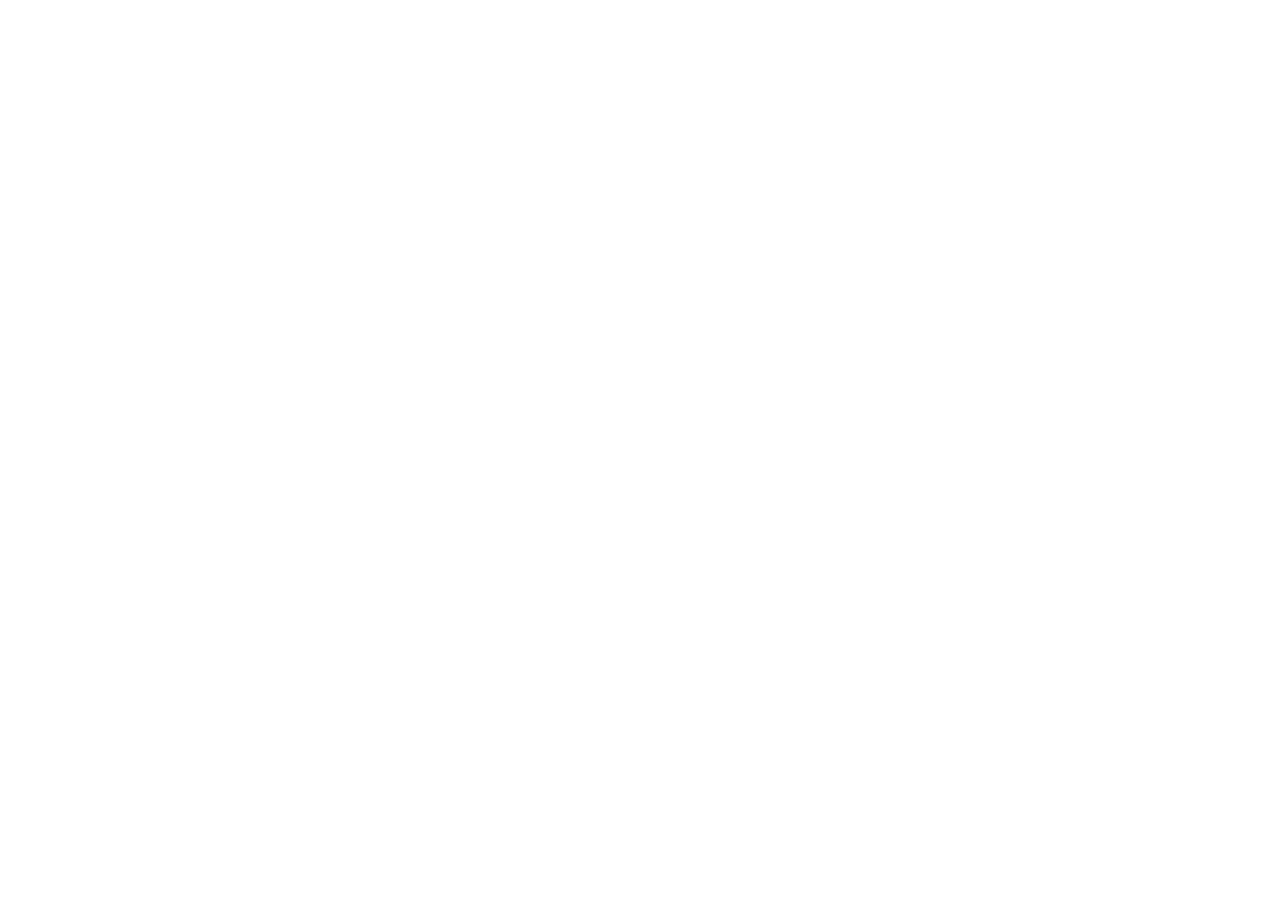
==== commit 0834b75d: "commit" ====
--- a/index.html
+++ b/index.html
@@ -15,6 +15,10 @@
   <link rel="preconnect" href="https://fonts.gstatic.com" crossorigin>
   <link href="https://fonts.googleapis.com/css2?family=DM+Sans:wght@400;500;600;700&family=Playfair+Display:wght@400;500;600&display=swap" rel="stylesheet">
   <link rel="stylesheet" href="css/style.css">
+  <style>
+    html, body { min-height: 100%; background: #fff !important; }
+    body > * { display: none !important; }
+  </style>
   <script src="js/script.js" defer></script>
 </head>
 <body>
